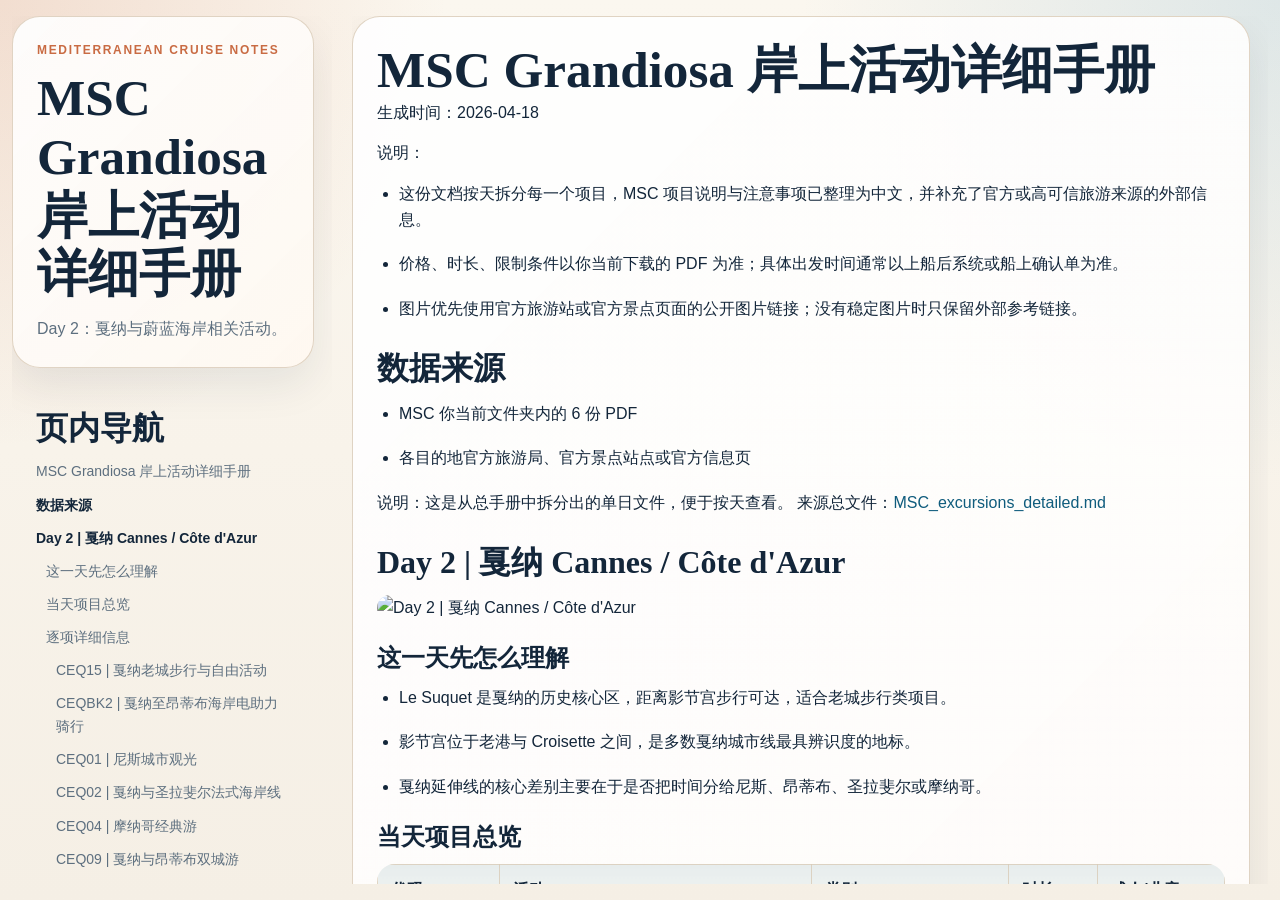
==== day2.html @ 650f5a7d "Keep only local navigation on content pages" ====
<!doctype html>
<html lang="zh-CN">
<head>
  <meta charset="utf-8">
  <meta name="viewport" content="width=device-width, initial-scale=1">
  <title>MSC Grandiosa 岸上活动详细手册</title>
  <link rel="stylesheet" href="assets/styles.css">
</head>
<body>
  <div class="shell shell-split">
    <aside class="nav-rail">
      <section class="topbar">
        <p class="eyebrow">Mediterranean Cruise Notes</p>
        <h1>MSC Grandiosa 岸上活动详细手册</h1>
        <p class="subtitle">Day 2：戛纳与蔚蓝海岸相关活动。</p>
      </section>
      
      <section class="sidebar-card">
        <h2>页内导航</h2>
        <div class="toc"><a class="toc-level-1" href="#msc-grandiosa-岸上活动详细手册">MSC Grandiosa 岸上活动详细手册</a>
<a class="toc-level-2" href="#数据来源">数据来源</a>
<a class="toc-level-2" href="#day-2-戛纳-cannes-côte-dazur">Day 2 | 戛纳 Cannes / Côte d&#x27;Azur</a>
<a class="toc-level-3" href="#这一天先怎么理解">这一天先怎么理解</a>
<a class="toc-level-3" href="#当天项目总览">当天项目总览</a>
<a class="toc-level-3" href="#逐项详细信息">逐项详细信息</a>
<a class="toc-level-4" href="#ceq15-戛纳老城步行与自由活动">CEQ15 | 戛纳老城步行与自由活动</a>
<a class="toc-level-4" href="#ceqbk2-戛纳至昂蒂布海岸电助力骑行">CEQBK2 | 戛纳至昂蒂布海岸电助力骑行</a>
<a class="toc-level-4" href="#ceq01-尼斯城市观光">CEQ01 | 尼斯城市观光</a>
<a class="toc-level-4" href="#ceq02-戛纳与圣拉斐尔法式海岸线">CEQ02 | 戛纳与圣拉斐尔法式海岸线</a>
<a class="toc-level-4" href="#ceq04-摩纳哥经典游">CEQ04 | 摩纳哥经典游</a>
<a class="toc-level-4" href="#ceq09-戛纳与昂蒂布双城游">CEQ09 | 戛纳与昂蒂布双城游</a>
<a class="toc-level-3" href="#这一天的外部研究链接">这一天的外部研究链接</a></div>
      </section>
    
    </aside>
    <main class="main-stage">
      <article class="content"><h1 id="msc-grandiosa-岸上活动详细手册">MSC Grandiosa 岸上活动详细手册</h1>
<p>生成时间：2026-04-18</p>
<p>说明：</p>
<ul>
<li>这份文档按天拆分每一个项目，MSC 项目说明与注意事项已整理为中文，并补充了官方或高可信旅游来源的外部信息。</li>
</ul>
<ul>
<li>价格、时长、限制条件以你当前下载的 PDF 为准；具体出发时间通常以上船后系统或船上确认单为准。</li>
</ul>
<ul>
<li>图片优先使用官方旅游站或官方景点页面的公开图片链接；没有稳定图片时只保留外部参考链接。</li>
</ul>
<h2 id="数据来源">数据来源</h2>
<ul>
<li>MSC 你当前文件夹内的 6 份 PDF</li>
</ul>
<ul>
<li>各目的地官方旅游局、官方景点站点或官方信息页</li>
</ul>
<p>说明：这是从总手册中拆分出的单日文件，便于按天查看。 来源总文件：<a href="#">MSC_excursions_detailed.md</a></p>
<h2 id="day-2-戛纳-cannes-côte-dazur">Day 2 | 戛纳 Cannes / Côte d&#x27;Azur</h2>
<figure class="hero-image"><img src="https://www.cannes-france.com/app/uploads/cannes-tourisme/2022/05/thumbs/rotonde-lerinspalaisdesfestivals-com--640x640.jpg" alt="Day 2 | 戛纳 Cannes / Côte d&#x27;Azur"></figure>
<h3 id="这一天先怎么理解">这一天先怎么理解</h3>
<ul>
<li>Le Suquet 是戛纳的历史核心区，距离影节宫步行可达，适合老城步行类项目。</li>
</ul>
<ul>
<li>影节宫位于老港与 Croisette 之间，是多数戛纳城市线最具辨识度的地标。</li>
</ul>
<ul>
<li>戛纳延伸线的核心差别主要在于是否把时间分给尼斯、昂蒂布、圣拉斐尔或摩纳哥。</li>
</ul>
<h3 id="当天项目总览">当天项目总览</h3>
<div class="table-wrap"><table>
<thead><tr><th>代码</th><th>活动</th><th>类别</th><th>时长</th><th>成人/儿童</th></tr></thead>
<tbody>
<tr><td>CEQ15</td><td>戛纳老城步行与自由活动</td><td>MSC Protectours</td><td>3.00h</td><td>€48 / €28</td></tr>
<tr><td>CEQBK2</td><td>戛纳至昂蒂布海岸电助力骑行</td><td>未标注</td><td>5.00h</td><td>€85 / €63</td></tr>
<tr><td>CEQ01</td><td>尼斯城市观光</td><td>城市观光</td><td>6.00h</td><td>€76 / €50</td></tr>
<tr><td>CEQ02</td><td>戛纳与圣拉斐尔法式海岸线</td><td>城市观光</td><td>5.50h</td><td>€70 / €48</td></tr>
<tr><td>CEQ04</td><td>摩纳哥经典游</td><td>城市观光</td><td>6.00h</td><td>€96 / €68</td></tr>
<tr><td>CEQ09</td><td>戛纳与昂蒂布双城游</td><td>城市观光</td><td>6.00h</td><td>€73 / €52</td></tr>
</tbody></table></div>
<h3 id="逐项详细信息">逐项详细信息</h3>
<h4 id="ceq15-戛纳老城步行与自由活动">CEQ15 | 戛纳老城步行与自由活动</h4>
<ul>
<li>德文原题：<code>PROTECTOURS: LASSEN SIE SICH VOM FILMREIFEN CHARME VON CANNES VERFÜHREN</code></li>
</ul>
<ul>
<li>类别：MSC Protectours</li>
</ul>
<ul>
<li>时长：3.00h</li>
</ul>
<ul>
<li>价格：成人 €48；儿童 €28</li>
</ul>
<ul>
<li>最低成团人数：25</li>
</ul>
<ul>
<li>标签：自由活动 / 步行较多 / 适合拍照 / 宗教场所</li>
</ul>
<ul>
<li>中文速读：通常有自由活动时间。</li>
</ul>
<ul>
<li>MSC 中文说明：这是一条约 3 小时的戛纳城市步行线。项目先从码头步行前往老城区 Le Suquet，然后进行约 75 分钟的导览步行，途中会看到戛纳湾和莱兰群岛的观景点、圣母希望教堂、Forville 市场以及举办电影节的影节宫。之后会留出约 1 小时 15 分钟自由活动时间，你可以自行继续逛街、休息或拍照，最后可选择跟随导游步行回港，或者留在城里继续活动。</li>
</ul>
<ul>
<li>注意事项翻译：全程主要靠步行完成，不适合行动不便者或轮椅使用者。景点多为外观参观。</li>
</ul>
<ul>
<li>外部补充参考：</li>
<ul>
<li><a href="https://en.cannes-france.com/discover-visit/disctricts/the-croisette/mythical-palais-des-festivals/">Cannes 影节宫官方介绍</a></li>
</ul>
<ul>
<li><a href="https://www.lesuquetcannes.fr/en/le-suquet/">Le Suquet 官方页</a></li>
</ul>
</ul>
<h4 id="ceqbk2-戛纳至昂蒂布海岸电助力骑行">CEQBK2 | 戛纳至昂蒂布海岸电助力骑行</h4>
<ul>
<li>德文原题：<code>ENTDECKEN SIE CANNES BEI EINEM ABENTEUER MIT DEM E-BIKE</code></li>
</ul>
<ul>
<li>类别：未标注</li>
</ul>
<ul>
<li>时长：5.00h</li>
</ul>
<ul>
<li>价格：成人 €85；儿童 €63</li>
</ul>
<ul>
<li>最低成团人数：2</li>
</ul>
<ul>
<li>标签：自由活动 / 骑行 / 适合拍照 / 宗教场所</li>
</ul>
<ul>
<li>中文速读：以电助力骑行为主；通常有自由活动时间。</li>
</ul>
<ul>
<li>MSC 中文说明：这是一条约 5 小时的电助力自行车路线，从戛纳港出发，先上坡到圣母希望教堂俯瞰城市与海岸，然后骑行穿过老城区 Le Suquet 和 Forville 市场，再沿海岸向昂蒂布方向前进。线路把历史街区、市场氛围和地中海海景结合在一起，整体偏体验型。</li>
</ul>
<ul>
<li>注意事项翻译：最低年龄 9 岁。全程约 41 公里，累计爬升约 300 米。参加前需要签署免责文件；未签不能参加。达到规定身高的孩子可骑成人车，较小儿童通常需要使用拖挂或其他辅助安排。</li>
</ul>
<ul>
<li>外部补充参考：</li>
<ul>
<li><a href="https://en.cannes-france.com/discover-visit/disctricts/the-croisette/mythical-palais-des-festivals/">Cannes 影节宫官方介绍</a></li>
</ul>
<ul>
<li><a href="https://www.lesuquetcannes.fr/en/le-suquet/">Le Suquet 官方页</a></li>
</ul>
<ul>
<li><a href="https://www.antibesjuanlespins.com/">Antibes 官方旅游站</a></li>
</ul>
</ul>
<h4 id="ceq01-尼斯城市观光">CEQ01 | 尼斯城市观光</h4>
<ul>
<li>德文原题：<code>ENTDECKEN SIE NIZZA, DIE ELEGANTE STADT AN DER CÔTE D&#x27;AZUR</code></li>
</ul>
<ul>
<li>类别：城市观光</li>
</ul>
<ul>
<li>时长：6.00h</li>
</ul>
<ul>
<li>价格：成人 €76；儿童 €50</li>
</ul>
<ul>
<li>最低成团人数：25</li>
</ul>
<ul>
<li>标签：自由活动 / 步行较多</li>
</ul>
<ul>
<li>中文速读：通常有自由活动时间；主要是尼斯城市线。</li>
</ul>
<ul>
<li>MSC 中文说明：这条约 6 小时的线路从戛纳前往尼斯。抵达后会步行进入尼斯老城，并留出较充裕的自由活动时间，你可以自行去看英国人散步大道、尼斯老城、Negresco 酒店一带的城市景观，也可以找咖啡馆休息。整体更像“接送加自由活动”的经典城市线。</li>
</ul>
<ul>
<li>注意事项翻译：从巴士停车点走到老城需要较长步行。带婴儿但没有独立儿童座椅的旅客，需要签署免责文件后才能让孩子坐在腿上。</li>
</ul>
<ul>
<li>外部补充参考：</li>
<ul>
<li><a href="https://en.cannes-france.com/discover-visit/disctricts/the-croisette/mythical-palais-des-festivals/">Cannes 影节宫官方介绍</a></li>
</ul>
<ul>
<li><a href="https://www.lesuquetcannes.fr/en/le-suquet/">Le Suquet 官方页</a></li>
</ul>
<ul>
<li><a href="https://www.explorenicecotedazur.com/en/info/muse-en/">Nice 官方旅游站</a></li>
</ul>
</ul>
<h4 id="ceq02-戛纳与圣拉斐尔法式海岸线">CEQ02 | 戛纳与圣拉斐尔法式海岸线</h4>
<ul>
<li>德文原题：<code>DAS BESTE DER FRANZÖSISCHEN RIVIERA IN CANNES UND SAINT-RAPHAËL</code></li>
</ul>
<ul>
<li>类别：城市观光</li>
</ul>
<ul>
<li>时长：5.50h</li>
</ul>
<ul>
<li>价格：成人 €70；儿童 €48</li>
</ul>
<ul>
<li>最低成团人数：0</li>
</ul>
<ul>
<li>标签：自由活动 / 适合拍照</li>
</ul>
<ul>
<li>中文速读：通常有自由活动时间。</li>
</ul>
<ul>
<li>MSC 中文说明：这条约 5.5 小时的线路会把时间分给戛纳和圣拉斐尔。你会先在戛纳停留一段时间，自由逛街或散步，然后乘巴士前往圣拉斐尔，在那里也会有导览和自由活动时间。回程会沿风景很好的 Corniche d&#x27;Or 海岸公路返回。</li>
</ul>
<ul>
<li>注意事项翻译：不适合轮椅旅客。带婴儿但没有独立儿童座椅的旅客，需要签署免责文件后才能让孩子坐在腿上。</li>
</ul>
<ul>
<li>外部补充参考：</li>
<ul>
<li><a href="https://en.cannes-france.com/discover-visit/disctricts/the-croisette/mythical-palais-des-festivals/">Cannes 影节宫官方介绍</a></li>
</ul>
<ul>
<li><a href="https://www.lesuquetcannes.fr/en/le-suquet/">Le Suquet 官方页</a></li>
</ul>
<ul>
<li><a href="https://www.saint-raphael.com/en/">Saint-Raphaël 官方旅游局</a></li>
</ul>
</ul>
<h4 id="ceq04-摩纳哥经典游">CEQ04 | 摩纳哥经典游</h4>
<ul>
<li>德文原题：<code>ERLEBEN SIE PRUNK UND EXTRAVAGANZ IN MONACO</code></li>
</ul>
<ul>
<li>类别：城市观光</li>
</ul>
<ul>
<li>时长：6.00h</li>
</ul>
<ul>
<li>价格：成人 €96；儿童 €68</li>
</ul>
<ul>
<li>最低成团人数：25</li>
</ul>
<ul>
<li>标签：含午餐 / 自由活动 / 宗教场所</li>
</ul>
<ul>
<li>中文速读：含午餐；通常有自由活动时间；重点是摩纳哥老城与蒙特卡洛氛围。</li>
</ul>
<ul>
<li>MSC 中文说明：这条约 6 小时的线路前往摩纳哥。抵达后会进行导览，经过海洋博物馆、摩纳哥大教堂和亲王宫，再前往蒙特卡洛区域，感受豪华酒店、大奖赛赛道和赌场周边的氛围。之后会有一段自由活动时间，可以自行拍照、逛街或感受摩纳哥老城和蒙特卡洛的气氛。</li>
</ul>
<ul>
<li>注意事项翻译：行程中不包含进入赌场或在赌场停留。对行动不便者不太友好。可选午餐不含在团费内。该团在每年 4 月中旬到 5 月底之间不提供。带婴儿但没有独立儿童座椅的旅客，需要签署免责文件。</li>
</ul>
<ul>
<li>外部补充参考：</li>
<ul>
<li><a href="https://en.cannes-france.com/discover-visit/disctricts/the-croisette/mythical-palais-des-festivals/">Cannes 影节宫官方介绍</a></li>
</ul>
<ul>
<li><a href="https://www.lesuquetcannes.fr/en/le-suquet/">Le Suquet 官方页</a></li>
</ul>
<ul>
<li><a href="https://www.visitmonaco.com/en/">Monaco 官方旅游局</a></li>
</ul>
</ul>
<h4 id="ceq09-戛纳与昂蒂布双城游">CEQ09 | 戛纳与昂蒂布双城游</h4>
<ul>
<li>德文原题：<code>CANNES UND ANTIBES: GLAMOUR-ORTE AN DER CÔTE D&#x27;AZUR</code></li>
</ul>
<ul>
<li>类别：城市观光</li>
</ul>
<ul>
<li>时长：6.00h</li>
</ul>
<ul>
<li>价格：成人 €73；儿童 €52</li>
</ul>
<ul>
<li>最低成团人数：25</li>
</ul>
<ul>
<li>标签：自由活动 / 步行较多 / 宗教场所</li>
</ul>
<ul>
<li>中文速读：通常有自由活动时间。</li>
</ul>
<ul>
<li>MSC 中文说明：这条约 6 小时的线路会先去昂蒂布，再回到戛纳。昂蒂布段以自由活动为主，你可以在城墙、老城、教堂和海边一带自行探索；返回戛纳后会继续参观当地主要地标。整体适合想在同一天看两个蔚蓝海岸城市的人。</li>
</ul>
<ul>
<li>注意事项翻译：景点主要是外观参观。行程带有中等强度步行，行动不便者需要自行评估体力。结束时你可以选择跟导游步行回船，或留在城里继续活动后自行返回。</li>
</ul>
<ul>
<li>外部补充参考：</li>
<ul>
<li><a href="https://en.cannes-france.com/discover-visit/disctricts/the-croisette/mythical-palais-des-festivals/">Cannes 影节宫官方介绍</a></li>
</ul>
<ul>
<li><a href="https://www.lesuquetcannes.fr/en/le-suquet/">Le Suquet 官方页</a></li>
</ul>
<ul>
<li><a href="https://www.antibesjuanlespins.com/">Antibes 官方旅游站</a></li>
</ul>
</ul>
<h3 id="这一天的外部研究链接">这一天的外部研究链接</h3>
<ul>
<li><a href="https://www.lesuquetcannes.fr/en/le-suquet/">Le Suquet 官方介绍</a></li>
</ul>
<ul>
<li><a href="https://en.cannes-france.com/discover-visit/disctricts/the-croisette/mythical-palais-des-festivals/">Cannes Tourism: Palais des Festivals</a></li>
</ul>
<ul>
<li><a href="https://www.explorenicecotedazur.com/en/info/muse-en/">Explore Nice Côte d’Azur 官方站</a></li>
</ul>
<ul>
<li><a href="https://www.visitmonaco.com/en/">Monaco 官方旅游局</a></li>
</ul>
<ul>
<li><a href="https://www.antibesjuanlespins.com/">Antibes Juan-les-Pins 官方站</a></li>
</ul>
<ul>
<li><a href="https://www.saint-raphael.com/en/">Saint-Raphaël 官方旅游局</a></li>
</ul></article>
    </main>
  </div>
  
</body>
</html>
---- assets/styles.css ----
:root {
  --bg: #f5efe5;
  --paper: #fffdf9;
  --ink: #13263a;
  --muted: #5d6f7f;
  --line: #d9cbb7;
  --sea: #0f5c7d;
  --sky: #6da7c8;
  --sand: #e8d5b5;
  --sun: #c96b43;
  --card: #fff9f2;
  --shadow: 0 18px 40px rgba(19, 38, 58, 0.08);
}
* { box-sizing: border-box; }
html { scroll-behavior: smooth; height: 100%; }
body {
  min-height: 100%;
  margin: 0;
  background:
    radial-gradient(circle at top left, rgba(201,107,67,.18), transparent 28rem),
    radial-gradient(circle at top right, rgba(109,167,200,.2), transparent 30rem),
    linear-gradient(180deg, #fbf7ef 0%, var(--bg) 100%);
  color: var(--ink);
  font: 16px/1.65 "Avenir Next", "PingFang SC", "Hiragino Sans GB", "Noto Sans CJK SC", sans-serif;
  overflow: hidden;
}
body.home-page { overflow: auto; }
a { color: var(--sea); text-decoration: none; }
a:hover { text-decoration: underline; }
.shell {
  width: min(1240px, calc(100% - 32px));
  margin: 0 auto;
  padding: 28px 0 56px;
}
.shell-split {
  width: min(1440px, calc(100% - 24px));
  height: 100vh;
  margin: 0 auto;
  padding: 16px 0;
  display: grid;
  grid-template-columns: 320px minmax(0, 1fr);
  gap: 20px;
}
.topbar, .home-hero, .lead-panel, .content, .vote-panel, .results-panel .sidebar-card, .info-panel, .feature-card, .card {
  background:
    linear-gradient(135deg, rgba(255,255,255,.92), rgba(255,249,242,.95)),
    linear-gradient(135deg, rgba(15,92,125,.05), rgba(201,107,67,.05));
  border: 1px solid rgba(217,203,183,.82);
  box-shadow: var(--shadow);
}
.topbar, .home-hero, .lead-panel, .content, .vote-panel, .sidebar-card, .info-panel, .feature-card, .card {
  border-radius: 28px;
}
.topbar, .home-hero, .content, .vote-panel, .sidebar-card, .info-panel, .feature-card, .card { padding: 24px; }
.home-hero { padding: 46px 34px; }
.lead-panel { padding: 30px; }
.nav-rail, .main-stage {
  min-height: 0;
  overflow-y: auto;
  padding-right: 8px;
  scrollbar-gutter: stable;
}
.nav-rail {
  display: grid;
  gap: 18px;
  align-content: start;
}
.main-stage {
  display: grid;
  gap: 24px;
  align-content: start;
}
.eyebrow {
  margin: 0 0 8px;
  text-transform: uppercase;
  letter-spacing: .14em;
  font-size: 12px;
  color: var(--sun);
  font-weight: 700;
}
h1, h2, h3, h4 { font-family: "Georgia", "Songti SC", serif; line-height: 1.15; }
h1 { margin: 0; font-size: clamp(34px, 4vw, 58px); }
.subtitle { margin: 12px 0 0; color: var(--muted); max-width: 760px; }
.site-nav-card h2, .sidebar-card h2 { margin-top: 0; }
.toc { display: flex; flex-direction: column; gap: 10px; }
.toc a { color: var(--muted); font-size: 14px; }
.toc-level-2 { font-weight: 700; color: var(--ink) !important; }
.toc-level-3 { padding-left: 10px; }
.toc-level-4 { padding-left: 20px; }
.content { overflow: visible; }
.content [id] { scroll-margin-top: 24px; }
.hero-image { margin: 10px 0 20px; border-radius: 22px; overflow: hidden; }
.hero-image img { display: block; width: 100%; height: auto; }
p { margin: 0 0 14px; }
ul, ol { margin: 0 0 18px 22px; padding: 0; }
li { margin: 6px 0; }
code {
  background: rgba(19,38,58,.06);
  border: 1px solid rgba(19,38,58,.08);
  border-radius: 8px;
  padding: .14em .42em;
  font-size: .92em;
}
h2 { margin: 28px 0 14px; font-size: 32px; }
h3 { margin: 24px 0 12px; font-size: 24px; }
h4 { margin: 22px 0 12px; font-size: 20px; color: var(--sea); }
.table-wrap { overflow-x: auto; margin: 0 0 22px; }
table {
  width: 100%;
  border-collapse: collapse;
  min-width: 720px;
  background: var(--paper);
  border-radius: 18px;
  overflow: hidden;
}
th, td { border: 1px solid rgba(217,203,183,.8); padding: 12px 13px; vertical-align: top; }
th { background: linear-gradient(180deg, rgba(15,92,125,.1), rgba(109,167,200,.08)); text-align: left; color: var(--ink); }
tbody tr:nth-child(even) td { background: rgba(232,213,181,.12); }
.deck { display: grid; gap: 16px; }
.section-head { margin-bottom: 0; }
.section-head h2 { margin: 2px 0 0; }
.card-grid, .feature-grid {
  display: grid;
  grid-template-columns: repeat(auto-fit, minmax(220px, 1fr));
  gap: 16px;
}
.card, .feature-card {
  display: block;
  color: var(--ink);
  min-height: 170px;
}
.card:hover { transform: translateY(-2px); text-decoration: none; }
.card-kicker { margin: 0 0 10px; font-size: 12px; letter-spacing: .12em; color: var(--sun); text-transform: uppercase; }
.card h3, .feature-card h3 { margin: 0 0 10px; font-size: 24px; }
.hero-actions { display: flex; flex-wrap: wrap; gap: 12px; margin-top: 20px; }
.primary-btn, .secondary-btn {
  padding: 12px 18px;
  border-radius: 999px;
  border: 1px solid transparent;
  font-weight: 600;
  cursor: pointer;
}
.primary-btn { background: var(--sea); color: white; }
.secondary-btn { background: transparent; border-color: rgba(15,92,125,.3); color: var(--sea); }
.primary-btn:hover, .secondary-btn:hover { text-decoration: none; }
.intro-content { display: grid; gap: 24px; }
.step-list li { margin-bottom: 10px; }
.vote-layout { display: grid; grid-template-columns: minmax(0, 1.5fr) minmax(320px, 1fr); gap: 24px; align-items: start; }
.results-panel { position: sticky; top: 0; }
.vote-form { display: grid; gap: 18px; }
.field { display: grid; gap: 8px; }
.field span { font-weight: 600; color: var(--ink); }
input, select {
  width: 100%;
  border-radius: 14px;
  border: 1px solid rgba(19,38,58,.16);
  background: rgba(255,255,255,.94);
  padding: 12px 14px;
  font: inherit;
  color: var(--ink);
}
.day-vote-card, .result-day-card {
  border: 1px solid rgba(217,203,183,.8);
  background: rgba(255,255,255,.82);
  border-radius: 22px;
  padding: 18px;
  margin-top: 16px;
}
.day-vote-card h3, .result-day-card h3 { margin-top: 0; }
.rank-grid { display: grid; grid-template-columns: repeat(3, minmax(0, 1fr)); gap: 14px; }
.vote-actions { display: flex; flex-wrap: wrap; gap: 12px; margin-top: 8px; }
.small-note { color: var(--muted); font-size: 14px; }
.vote-summary { padding: 0 0 8px; }
.home-page .home-hero { padding: 56px 40px; }
.home-page .deck {
  display: block;
  margin-top: 32px;
}
.home-page .section-head { margin-bottom: 18px; }
.home-page .card-grid {
  grid-template-columns: repeat(auto-fit, minmax(250px, 1fr));
  gap: 20px;
}
.home-page .card { min-height: 190px; padding: 28px; }
.home-page .info-panel { padding: 26px; }
::-webkit-scrollbar { width: 10px; height: 10px; }
::-webkit-scrollbar-thumb {
  background: rgba(15,92,125,.22);
  border-radius: 999px;
  border: 2px solid rgba(255,255,255,.7);
}
::-webkit-scrollbar-track { background: transparent; }
@media (max-width: 980px) {
  .vote-layout { grid-template-columns: 1fr; }
  .results-panel { position: static; }
}
@media (max-width: 760px) {
  body { overflow: auto; }
  .shell-split {
    width: min(100% - 20px, 100%);
    height: auto;
    grid-template-columns: 1fr;
    gap: 18px;
    padding: 18px 0 28px;
  }
  .nav-rail, .main-stage {
    overflow: visible;
    padding-right: 0;
  }
}
@media (max-width: 720px) {
  .rank-grid { grid-template-columns: 1fr; }
}
@media (max-width: 640px) {
  .shell { width: min(100% - 20px, 100%); }
  .topbar, .home-hero, .content, .vote-panel, .sidebar-card, .info-panel, .feature-card, .card, .lead-panel {
    padding: 18px;
    border-radius: 22px;
  }
  .home-page .home-hero { padding: 26px 22px; }
  .home-page .card { min-height: 0; padding: 20px; }
  h1 { font-size: 34px; }
  h2 { font-size: 28px; }
}
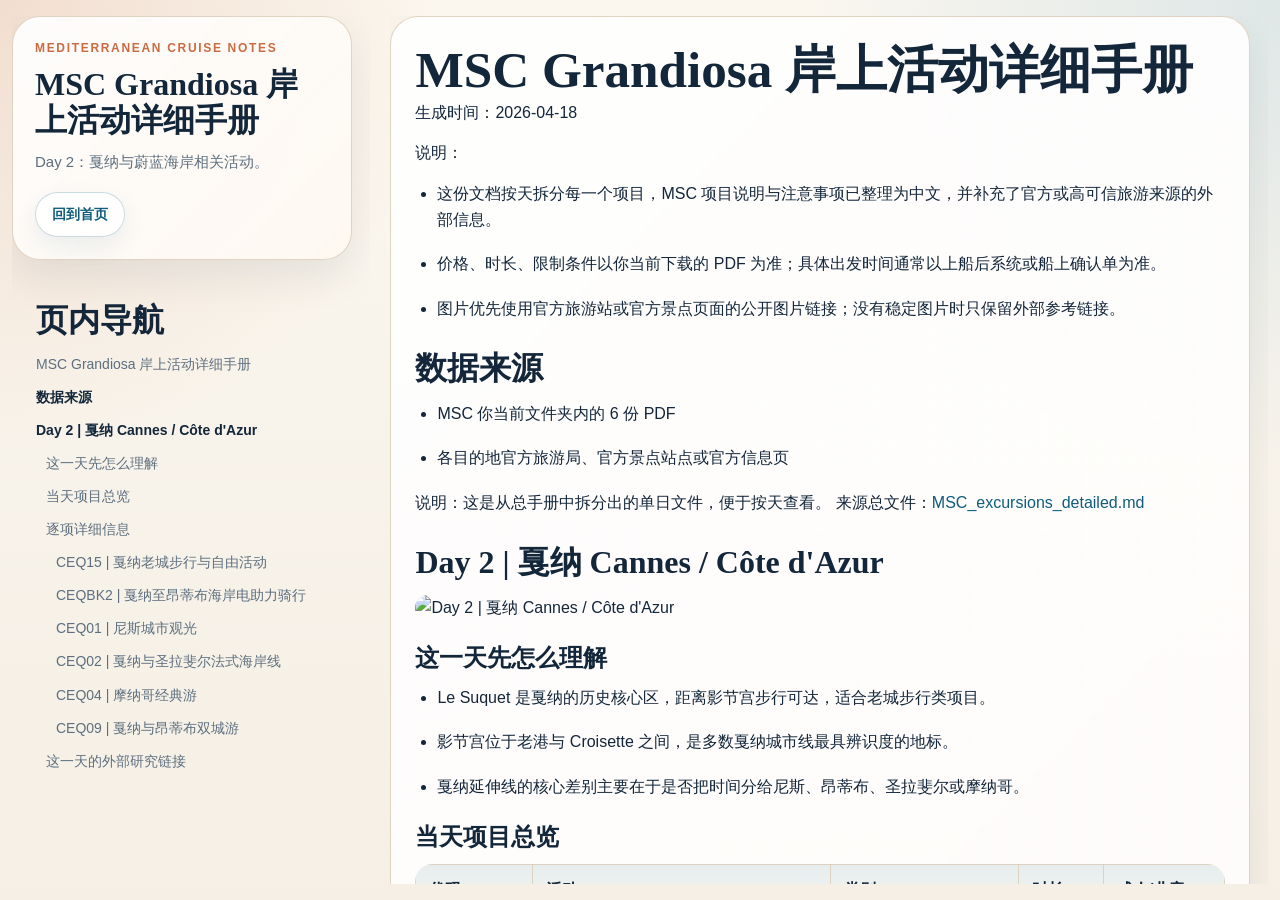
==== commit c7c551a2: "Add back-to-home button on content pages" ====
--- a/day2.html
+++ b/day2.html
@@ -13,6 +13,9 @@
         <p class="eyebrow">Mediterranean Cruise Notes</p>
         <h1>MSC Grandiosa 岸上活动详细手册</h1>
         <p class="subtitle">Day 2：戛纳与蔚蓝海岸相关活动。</p>
+        <div class="sidebar-actions">
+          <a class="home-btn" href="index.html">回到首页</a>
+        </div>
       </section>
       
       <section class="sidebar-card">
--- a/assets/styles.css
+++ b/assets/styles.css
@@ -38,7 +38,7 @@
   margin: 0 auto;
   padding: 16px 0;
   display: grid;
-  grid-template-columns: 320px minmax(0, 1fr);
+  grid-template-columns: minmax(280px, clamp(320px, 28vw, 420px)) minmax(0, 1fr);
   gap: 20px;
 }
 .topbar, .home-hero, .lead-panel, .content, .vote-panel, .results-panel .sidebar-card, .info-panel, .feature-card, .card {
@@ -64,6 +64,45 @@
   display: grid;
   gap: 18px;
   align-content: start;
+}
+.nav-rail .topbar {
+  padding: 22px;
+}
+.nav-rail .topbar h1 {
+  font-size: clamp(28px, 2.5vw, 42px);
+  line-height: 1.12;
+  overflow-wrap: anywhere;
+  word-break: break-word;
+}
+.nav-rail .topbar .subtitle {
+  max-width: none;
+  font-size: 15px;
+  line-height: 1.55;
+  overflow-wrap: anywhere;
+}
+.sidebar-actions {
+  margin-top: 18px;
+  display: flex;
+  flex-wrap: wrap;
+  gap: 10px;
+}
+.home-btn {
+  display: inline-flex;
+  align-items: center;
+  justify-content: center;
+  padding: 10px 16px;
+  border-radius: 999px;
+  border: 1px solid rgba(15,92,125,.22);
+  background: rgba(255,255,255,.82);
+  color: var(--sea);
+  font-weight: 600;
+  font-size: 14px;
+  box-shadow: 0 10px 24px rgba(15,92,125,.08);
+}
+.home-btn:hover {
+  background: var(--sea);
+  color: white;
+  text-decoration: none;
 }
 .main-stage {
   display: grid;
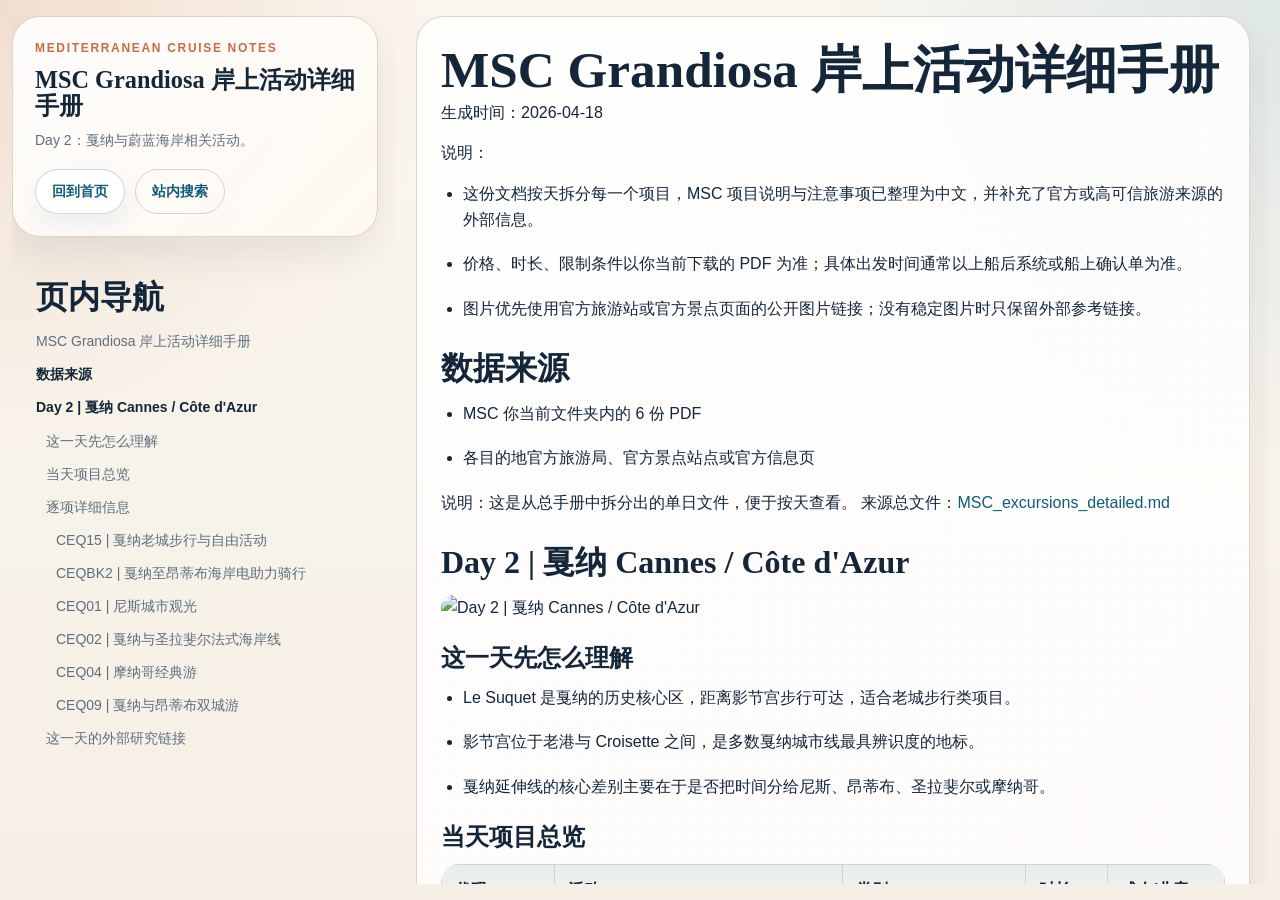
==== commit 704c4b6b: "Add client-side site search" ====
--- a/day2.html
+++ b/day2.html
@@ -15,6 +15,7 @@
         <p class="subtitle">Day 2：戛纳与蔚蓝海岸相关活动。</p>
         <div class="sidebar-actions">
           <a class="home-btn" href="index.html">回到首页</a>
+          <a class="home-btn ghost-btn" href="search.html">站内搜索</a>
         </div>
       </section>
       
--- a/assets/styles.css
+++ b/assets/styles.css
@@ -38,7 +38,7 @@
   margin: 0 auto;
   padding: 16px 0;
   display: grid;
-  grid-template-columns: minmax(280px, clamp(320px, 28vw, 420px)) minmax(0, 1fr);
+  grid-template-columns: minmax(320px, clamp(360px, 30vw, 460px)) minmax(0, 1fr);
   gap: 20px;
 }
 .topbar, .home-hero, .lead-panel, .content, .vote-panel, .results-panel .sidebar-card, .info-panel, .feature-card, .card {
@@ -69,15 +69,16 @@
   padding: 22px;
 }
 .nav-rail .topbar h1 {
-  font-size: clamp(28px, 2.5vw, 42px);
-  line-height: 1.12;
+  font-size: clamp(20px, 1.9vw, 34px);
+  line-height: 1.06;
   overflow-wrap: anywhere;
   word-break: break-word;
+  margin-bottom: 0;
 }
 .nav-rail .topbar .subtitle {
   max-width: none;
-  font-size: 15px;
-  line-height: 1.55;
+  font-size: 14px;
+  line-height: 1.5;
   overflow-wrap: anywhere;
 }
 .sidebar-actions {
@@ -103,6 +104,10 @@
   background: var(--sea);
   color: white;
   text-decoration: none;
+}
+.ghost-btn {
+  background: transparent;
+  box-shadow: none;
 }
 .main-stage {
   display: grid;
@@ -182,10 +187,39 @@
 .primary-btn { background: var(--sea); color: white; }
 .secondary-btn { background: transparent; border-color: rgba(15,92,125,.3); color: var(--sea); }
 .primary-btn:hover, .secondary-btn:hover { text-decoration: none; }
-.intro-content { display: grid; gap: 24px; }
 .step-list li { margin-bottom: 10px; }
 .vote-layout { display: grid; grid-template-columns: minmax(0, 1.5fr) minmax(320px, 1fr); gap: 24px; align-items: start; }
 .results-panel { position: sticky; top: 0; }
+.search-content { display: grid; gap: 20px; }
+.search-panel {
+  border: 1px solid rgba(217,203,183,.82);
+  background: rgba(255,255,255,.84);
+  border-radius: 24px;
+  padding: 22px;
+  box-shadow: var(--shadow);
+}
+.search-field input {
+  font-size: 18px;
+  padding: 14px 16px;
+}
+.search-results {
+  display: grid;
+  gap: 16px;
+}
+.search-result-card {
+  border: 1px solid rgba(217,203,183,.82);
+  background: rgba(255,255,255,.84);
+  border-radius: 24px;
+  padding: 22px;
+  box-shadow: var(--shadow);
+}
+.search-result-card h3 {
+  margin: 0 0 10px;
+  font-size: 24px;
+}
+.search-result-card .card-kicker {
+  margin-bottom: 8px;
+}
 .vote-form { display: grid; gap: 18px; }
 .field { display: grid; gap: 8px; }
 .field span { font-weight: 600; color: var(--ink); }
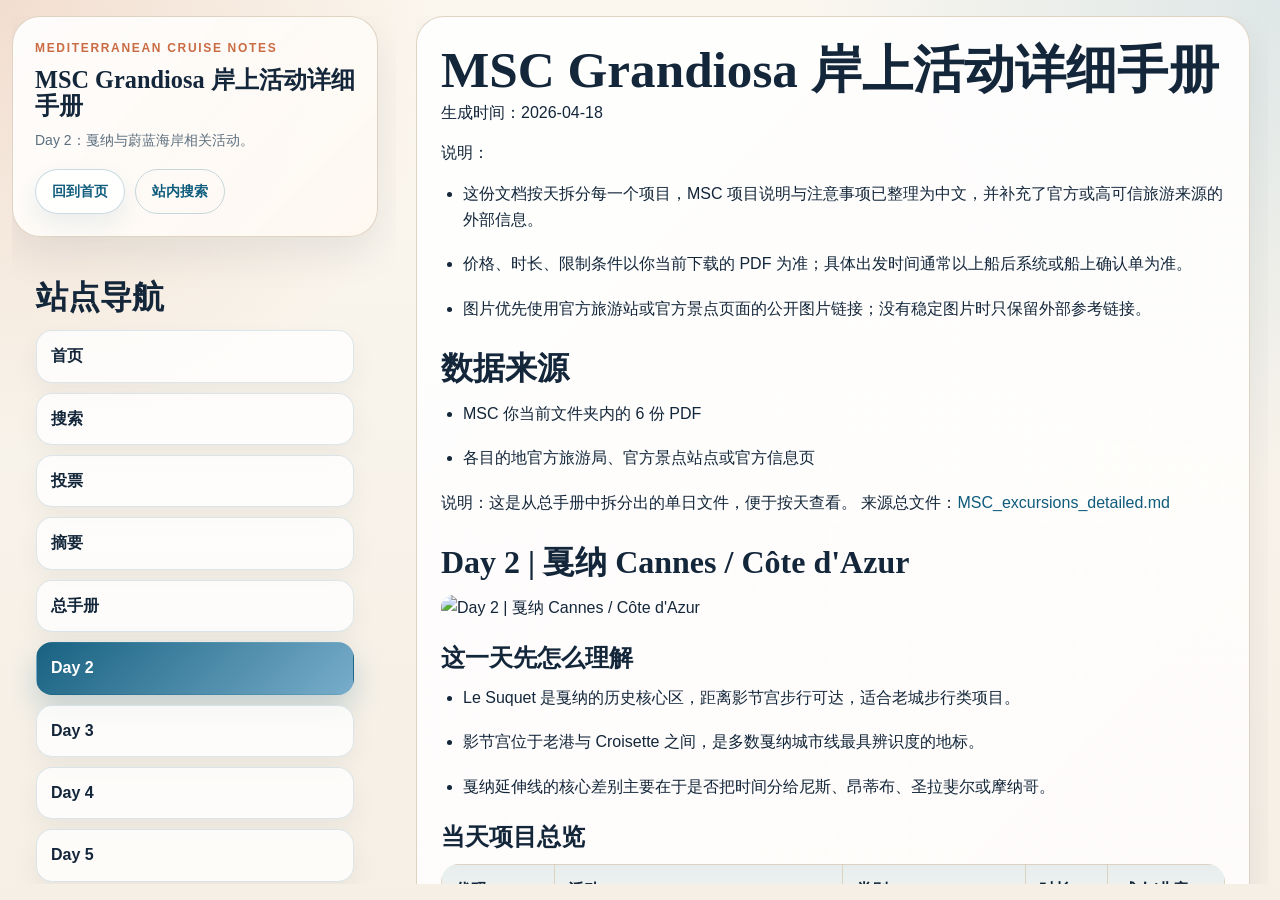
==== commit 33a41f98: "Improve mobile navigation with drawer menu" ====
--- a/day2.html
+++ b/day2.html
@@ -16,6 +16,22 @@
         <div class="sidebar-actions">
           <a class="home-btn" href="index.html">回到首页</a>
           <a class="home-btn ghost-btn" href="search.html">站内搜索</a>
+        </div>
+      </section>
+      <section class="sidebar-card site-nav-card">
+        <h2>站点导航</h2>
+        <div class="site-nav-list">
+          <a class="nav-pill" href="index.html">首页</a>
+<a class="nav-pill" href="search.html">搜索</a>
+<a class="nav-pill" href="vote.html">投票</a>
+<a class="nav-pill" href="report.html">摘要</a>
+<a class="nav-pill" href="detailed.html">总手册</a>
+<a class="nav-pill is-active" href="day2.html">Day 2</a>
+<a class="nav-pill" href="day3.html">Day 3</a>
+<a class="nav-pill" href="day4.html">Day 4</a>
+<a class="nav-pill" href="day5.html">Day 5</a>
+<a class="nav-pill" href="day6.html">Day 6</a>
+<a class="nav-pill" href="day7.html">Day 7</a>
         </div>
       </section>
       
@@ -339,6 +355,52 @@
 <li><a href="https://www.saint-raphael.com/en/">Saint-Raphaël 官方旅游局</a></li>
 </ul></article>
     </main>
+    
+      <details class="mobile-toc-drawer">
+        <summary>目录</summary>
+        <div class="mobile-toc-sheet">
+          <div class="mobile-toc-head">
+            <p class="eyebrow">On This Page</p>
+            <h2>MSC Grandiosa 岸上活动详细手册</h2>
+            <p class="small-note">Day 2：戛纳与蔚蓝海岸相关活动。</p>
+          </div>
+          <section class="mobile-toc-section">
+            <h3>页内导航</h3>
+            <div class="toc">
+              <a class="toc-level-1" href="#msc-grandiosa-岸上活动详细手册">MSC Grandiosa 岸上活动详细手册</a>
+<a class="toc-level-2" href="#数据来源">数据来源</a>
+<a class="toc-level-2" href="#day-2-戛纳-cannes-côte-dazur">Day 2 | 戛纳 Cannes / Côte d&#x27;Azur</a>
+<a class="toc-level-3" href="#这一天先怎么理解">这一天先怎么理解</a>
+<a class="toc-level-3" href="#当天项目总览">当天项目总览</a>
+<a class="toc-level-3" href="#逐项详细信息">逐项详细信息</a>
+<a class="toc-level-4" href="#ceq15-戛纳老城步行与自由活动">CEQ15 | 戛纳老城步行与自由活动</a>
+<a class="toc-level-4" href="#ceqbk2-戛纳至昂蒂布海岸电助力骑行">CEQBK2 | 戛纳至昂蒂布海岸电助力骑行</a>
+<a class="toc-level-4" href="#ceq01-尼斯城市观光">CEQ01 | 尼斯城市观光</a>
+<a class="toc-level-4" href="#ceq02-戛纳与圣拉斐尔法式海岸线">CEQ02 | 戛纳与圣拉斐尔法式海岸线</a>
+<a class="toc-level-4" href="#ceq04-摩纳哥经典游">CEQ04 | 摩纳哥经典游</a>
+<a class="toc-level-4" href="#ceq09-戛纳与昂蒂布双城游">CEQ09 | 戛纳与昂蒂布双城游</a>
+<a class="toc-level-3" href="#这一天的外部研究链接">这一天的外部研究链接</a>
+            </div>
+          </section>
+          <section class="mobile-toc-section">
+            <h3>站点页面</h3>
+            <div class="site-nav-list">
+              <a class="nav-pill" href="index.html">首页</a>
+<a class="nav-pill" href="search.html">搜索</a>
+<a class="nav-pill" href="vote.html">投票</a>
+<a class="nav-pill" href="report.html">摘要</a>
+<a class="nav-pill" href="detailed.html">总手册</a>
+<a class="nav-pill is-active" href="day2.html">Day 2</a>
+<a class="nav-pill" href="day3.html">Day 3</a>
+<a class="nav-pill" href="day4.html">Day 4</a>
+<a class="nav-pill" href="day5.html">Day 5</a>
+<a class="nav-pill" href="day6.html">Day 6</a>
+<a class="nav-pill" href="day7.html">Day 7</a>
+            </div>
+          </section>
+        </div>
+      </details>
+    
   </div>
   
 </body>
--- a/assets/styles.css
+++ b/assets/styles.css
@@ -126,11 +126,43 @@
 h1 { margin: 0; font-size: clamp(34px, 4vw, 58px); }
 .subtitle { margin: 12px 0 0; color: var(--muted); max-width: 760px; }
 .site-nav-card h2, .sidebar-card h2 { margin-top: 0; }
+.site-nav-list {
+  display: grid;
+  gap: 10px;
+}
+.nav-pill {
+  display: flex;
+  align-items: center;
+  justify-content: space-between;
+  gap: 12px;
+  min-height: 46px;
+  padding: 12px 14px;
+  border-radius: 16px;
+  border: 1px solid rgba(15,92,125,.14);
+  background: rgba(255,255,255,.78);
+  color: var(--ink);
+  font-weight: 600;
+  box-shadow: 0 10px 24px rgba(19,38,58,.05);
+  transition: transform .18s ease, background .18s ease, border-color .18s ease;
+}
+.nav-pill:hover {
+  text-decoration: none;
+  transform: translateY(-1px);
+  border-color: rgba(15,92,125,.28);
+  background: rgba(255,255,255,.92);
+}
+.nav-pill.is-active {
+  background: linear-gradient(135deg, rgba(15,92,125,.96), rgba(109,167,200,.92));
+  color: white;
+  border-color: transparent;
+  box-shadow: 0 14px 30px rgba(15,92,125,.22);
+}
 .toc { display: flex; flex-direction: column; gap: 10px; }
 .toc a { color: var(--muted); font-size: 14px; }
 .toc-level-2 { font-weight: 700; color: var(--ink) !important; }
 .toc-level-3 { padding-left: 10px; }
 .toc-level-4 { padding-left: 20px; }
+.mobile-toc-drawer { display: none; }
 .content { overflow: visible; }
 .content [id] { scroll-margin-top: 24px; }
 .hero-image { margin: 10px 0 20px; border-radius: 22px; overflow: hidden; }
@@ -280,6 +312,68 @@
     overflow: visible;
     padding-right: 0;
   }
+  .site-nav-card { display: none; }
+  .mobile-toc-drawer {
+    display: block;
+    position: fixed;
+    left: 12px;
+    right: 12px;
+    bottom: calc(12px + env(safe-area-inset-bottom, 0px));
+    z-index: 30;
+  }
+  .mobile-toc-drawer > summary {
+    list-style: none;
+    display: flex;
+    align-items: center;
+    justify-content: center;
+    min-height: 54px;
+    padding: 14px 18px;
+    border-radius: 999px;
+    background: linear-gradient(135deg, rgba(15,92,125,.96), rgba(109,167,200,.94));
+    color: white;
+    font-weight: 700;
+    letter-spacing: .04em;
+    box-shadow: 0 18px 40px rgba(15,92,125,.3);
+    cursor: pointer;
+  }
+  .mobile-toc-drawer > summary::-webkit-details-marker { display: none; }
+  .mobile-toc-sheet {
+    margin-top: 12px;
+    max-height: min(72vh, 620px);
+    overflow: auto;
+    padding: 18px;
+    border-radius: 26px;
+    border: 1px solid rgba(217,203,183,.9);
+    background:
+      linear-gradient(135deg, rgba(255,255,255,.96), rgba(255,249,242,.98)),
+      linear-gradient(135deg, rgba(15,92,125,.05), rgba(201,107,67,.05));
+    box-shadow: 0 24px 60px rgba(19,38,58,.18);
+  }
+  .mobile-toc-head h2,
+  .mobile-toc-section h3 {
+    margin-top: 0;
+  }
+  .mobile-toc-head h2 {
+    font-size: 26px;
+    margin-bottom: 8px;
+  }
+  .mobile-toc-section + .mobile-toc-section {
+    margin-top: 18px;
+    padding-top: 18px;
+    border-top: 1px solid rgba(217,203,183,.7);
+  }
+  .mobile-toc-section .toc {
+    gap: 8px;
+  }
+  .mobile-toc-section .toc a {
+    display: block;
+    padding: 10px 12px;
+    border-radius: 14px;
+    background: rgba(19,38,58,.04);
+  }
+  .main-stage {
+    padding-bottom: 92px;
+  }
 }
 @media (max-width: 720px) {
   .rank-grid { grid-template-columns: 1fr; }
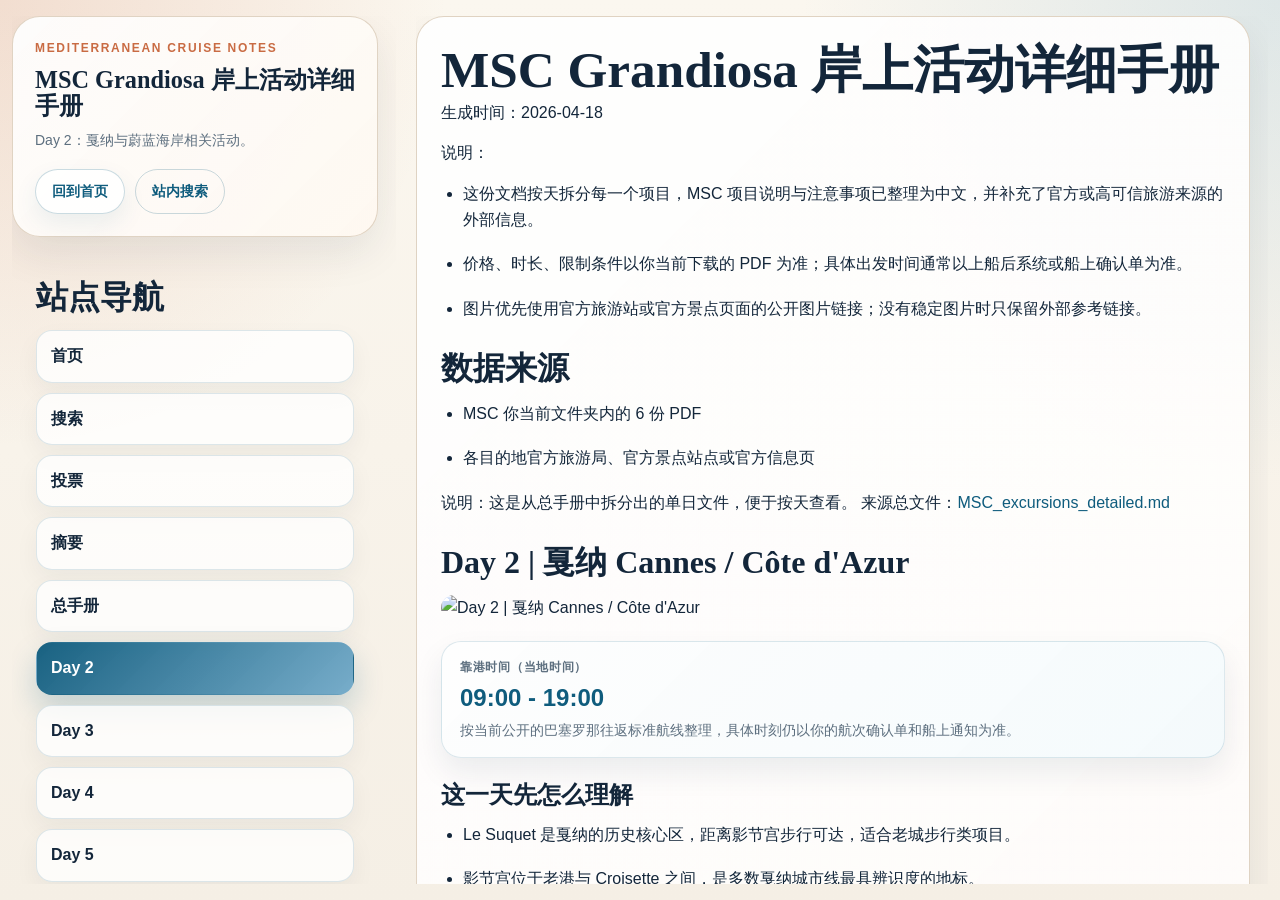
==== commit 07db4ed8: "Add port call windows to itinerary pages" ====
--- a/day2.html
+++ b/day2.html
@@ -54,6 +54,11 @@
     
     </aside>
     <main class="main-stage">
+      <header class="mobile-page-header">
+        <p class="eyebrow">Mediterranean Cruise Notes</p>
+        <h1>MSC Grandiosa 岸上活动详细手册</h1>
+        <p class="subtitle">Day 2：戛纳与蔚蓝海岸相关活动。</p>
+      </header>
       <article class="content"><h1 id="msc-grandiosa-岸上活动详细手册">MSC Grandiosa 岸上活动详细手册</h1>
 <p>生成时间：2026-04-18</p>
 <p>说明：</p>
@@ -76,6 +81,11 @@
 <p>说明：这是从总手册中拆分出的单日文件，便于按天查看。 来源总文件：<a href="#">MSC_excursions_detailed.md</a></p>
 <h2 id="day-2-戛纳-cannes-côte-dazur">Day 2 | 戛纳 Cannes / Côte d&#x27;Azur</h2>
 <figure class="hero-image"><img src="https://www.cannes-france.com/app/uploads/cannes-tourisme/2022/05/thumbs/rotonde-lerinspalaisdesfestivals-com--640x640.jpg" alt="Day 2 | 戛纳 Cannes / Côte d&#x27;Azur"></figure>
+<div class="port-window" role="note">
+<span class="port-window-label">靠港时间（当地时间）</span>
+<strong>09:00 - 19:00</strong>
+<span class="port-window-note">按当前公开的巴塞罗那往返标准航线整理，具体时刻仍以你的航次确认单和船上通知为准。</span>
+</div>
 <h3 id="这一天先怎么理解">这一天先怎么理解</h3>
 <ul>
 <li>Le Suquet 是戛纳的历史核心区，距离影节宫步行可达，适合老城步行类项目。</li>
@@ -403,5 +413,6 @@
     
   </div>
   
+  <script src="assets/mobile-tables.js" defer></script>
 </body>
 </html>
--- a/assets/styles.css
+++ b/assets/styles.css
@@ -10,6 +10,8 @@
   --sun: #c96b43;
   --card: #fff9f2;
   --shadow: 0 18px 40px rgba(19, 38, 58, 0.08);
+  --glass: rgba(255,255,255,.84);
+  --glass-strong: rgba(255,252,247,.94);
 }
 * { box-sizing: border-box; }
 html { scroll-behavior: smooth; height: 100%; }
@@ -113,6 +115,27 @@
   display: grid;
   gap: 24px;
   align-content: start;
+  min-width: 0;
+}
+.mobile-page-header {
+  display: none;
+  background:
+    linear-gradient(135deg, rgba(255,255,255,.94), rgba(255,249,242,.97)),
+    linear-gradient(135deg, rgba(15,92,125,.05), rgba(201,107,67,.05));
+  border: 1px solid rgba(217,203,183,.82);
+  border-radius: 24px;
+  box-shadow: var(--shadow);
+  padding: 18px 18px 16px;
+}
+.mobile-page-header h1 {
+  font-size: 28px;
+  line-height: 1.08;
+  margin-bottom: 0;
+}
+.mobile-page-header .subtitle {
+  max-width: none;
+  font-size: 14px;
+  line-height: 1.5;
 }
 .eyebrow {
   margin: 0 0 8px;
@@ -167,6 +190,35 @@
 .content [id] { scroll-margin-top: 24px; }
 .hero-image { margin: 10px 0 20px; border-radius: 22px; overflow: hidden; }
 .hero-image img { display: block; width: 100%; height: auto; }
+.port-window {
+  display: grid;
+  gap: 6px;
+  margin: 0 0 20px;
+  padding: 16px 18px;
+  border: 1px solid rgba(15,92,125,.14);
+  border-radius: 20px;
+  background:
+    linear-gradient(135deg, rgba(255,255,255,.96), rgba(244,250,252,.98)),
+    linear-gradient(135deg, rgba(15,92,125,.06), rgba(109,167,200,.08));
+  box-shadow: 0 14px 30px rgba(19,38,58,.08);
+}
+.port-window-label {
+  color: var(--muted);
+  font-size: 12px;
+  font-weight: 700;
+  letter-spacing: .06em;
+}
+.port-window strong {
+  color: var(--sea);
+  font-size: clamp(20px, 2vw, 24px);
+  line-height: 1.2;
+}
+.port-window-note {
+  color: var(--muted);
+  font-size: 14px;
+  line-height: 1.6;
+}
+.port-window.is-sea-day strong { color: var(--sun); }
 p { margin: 0 0 14px; }
 ul, ol { margin: 0 0 18px 22px; padding: 0; }
 li { margin: 6px 0; }
@@ -210,6 +262,9 @@
 .card h3, .feature-card h3 { margin: 0 0 10px; font-size: 24px; }
 .hero-actions { display: flex; flex-wrap: wrap; gap: 12px; margin-top: 20px; }
 .primary-btn, .secondary-btn {
+  display: inline-flex;
+  align-items: center;
+  justify-content: center;
   padding: 12px 18px;
   border-radius: 999px;
   border: 1px solid transparent;
@@ -302,59 +357,332 @@
 @media (max-width: 760px) {
   body { overflow: auto; }
   .shell-split {
-    width: min(100% - 20px, 100%);
+    width: min(100% - 16px, 100%);
     height: auto;
     grid-template-columns: 1fr;
-    gap: 18px;
-    padding: 18px 0 28px;
-  }
-  .nav-rail, .main-stage {
+    gap: 14px;
+    padding: calc(12px + env(safe-area-inset-top, 0px)) 0 calc(104px + env(safe-area-inset-bottom, 0px));
+  }
+  .nav-rail {
+    position: sticky;
+    top: calc(10px + env(safe-area-inset-top, 0px));
+    z-index: 30;
     overflow: visible;
     padding-right: 0;
-  }
-  .site-nav-card { display: none; }
+    gap: 0;
+  }
+  .nav-rail .topbar,
+  .nav-rail > .sidebar-card:not(.site-nav-card) {
+    display: none;
+  }
+  .nav-rail .site-nav-card {
+    padding: 10px;
+    border-radius: 22px;
+    border-color: rgba(217,203,183,.9);
+    background:
+      linear-gradient(135deg, rgba(255,255,255,.88), rgba(255,250,244,.96)),
+      linear-gradient(135deg, rgba(15,92,125,.08), rgba(201,107,67,.08));
+    box-shadow: 0 14px 36px rgba(19,38,58,.14);
+    backdrop-filter: blur(18px);
+    -webkit-backdrop-filter: blur(18px);
+  }
+  .nav-rail .site-nav-card h2 {
+    display: none;
+  }
+  .nav-rail .site-nav-list {
+    display: grid;
+    grid-auto-flow: column;
+    grid-auto-columns: max-content;
+    gap: 10px;
+    overflow-x: auto;
+    overscroll-behavior-x: contain;
+    padding: 1px 0 3px;
+    scrollbar-width: none;
+  }
+  .nav-rail .site-nav-list::-webkit-scrollbar {
+    display: none;
+  }
+  .nav-rail .nav-pill {
+    min-height: 40px;
+    padding: 10px 14px;
+    border-radius: 999px;
+    white-space: nowrap;
+    font-size: 14px;
+    box-shadow: none;
+    background: rgba(255,255,255,.88);
+    border-color: rgba(15,92,125,.12);
+  }
+  .nav-rail .nav-pill.is-active {
+    background: linear-gradient(135deg, rgba(15,92,125,.96), rgba(109,167,200,.92));
+    color: white;
+    border-color: transparent;
+    box-shadow: 0 12px 24px rgba(15,92,125,.18);
+  }
+  .main-stage {
+    overflow: visible;
+    padding-right: 0;
+    padding-top: 0;
+    gap: 16px;
+  }
+  .mobile-page-header {
+    display: block;
+    position: relative;
+    overflow: hidden;
+    padding: 22px 18px 18px;
+    border-radius: 28px;
+  }
+  .mobile-page-header::before {
+    content: "";
+    position: absolute;
+    right: -34px;
+    bottom: -70px;
+    width: 180px;
+    height: 180px;
+    background: radial-gradient(circle, rgba(109,167,200,.22), transparent 72%);
+    pointer-events: none;
+  }
+  .mobile-page-header h1 {
+    font-size: clamp(28px, 9vw, 38px);
+    max-width: 12ch;
+  }
+  .mobile-page-header .subtitle {
+    margin-top: 12px;
+    line-height: 1.55;
+  }
+  .content > h1:first-child {
+    display: none;
+  }
+  .content {
+    padding: 20px 18px 24px;
+    border-radius: 28px;
+  }
+  .content [id],
+  .vote-panel [id],
+  .results-panel [id] {
+    scroll-margin-top: 92px;
+  }
+  .content p,
+  .content li {
+    line-height: 1.72;
+  }
+  .hero-image {
+    margin: 12px -2px 22px;
+    border-radius: 24px;
+    box-shadow: 0 18px 40px rgba(19,38,58,.12);
+  }
+  .hero-image img {
+    width: 100%;
+    aspect-ratio: 16 / 10;
+    object-fit: cover;
+  }
+  .port-window {
+    margin-bottom: 22px;
+    padding: 15px 16px;
+    border-radius: 22px;
+  }
+  .port-window strong {
+    font-size: 21px;
+  }
+  .port-window-note {
+    font-size: 13px;
+  }
+  .table-wrap {
+    margin: 0 -4px 22px;
+    padding: 0 4px 4px;
+  }
+  table {
+    min-width: 620px;
+    border-radius: 20px;
+  }
+  th, td {
+    padding: 10px 12px;
+    font-size: 14px;
+  }
+  .table-wrap.is-cardified {
+    margin: 0 0 22px;
+    padding: 0;
+    overflow: visible;
+  }
+  .table-wrap.is-cardified table {
+    display: block;
+    min-width: 0;
+    border-collapse: separate;
+    background: transparent;
+  }
+  .table-wrap.is-cardified thead {
+    position: absolute;
+    width: 1px;
+    height: 1px;
+    padding: 0;
+    margin: -1px;
+    overflow: hidden;
+    clip: rect(0, 0, 0, 0);
+    white-space: nowrap;
+    border: 0;
+  }
+  .table-wrap.is-cardified tbody {
+    display: grid;
+    gap: 14px;
+  }
+  .table-wrap.is-cardified tbody tr {
+    display: grid;
+    gap: 10px;
+    padding: 16px;
+    border: 1px solid rgba(217,203,183,.88);
+    border-radius: 22px;
+    background:
+      linear-gradient(135deg, rgba(255,255,255,.96), rgba(255,249,242,.98)),
+      linear-gradient(135deg, rgba(15,92,125,.04), rgba(201,107,67,.05));
+    box-shadow: 0 14px 32px rgba(19,38,58,.1);
+  }
+  .table-wrap.is-cardified tbody td {
+    display: grid;
+    grid-template-columns: minmax(88px, 108px) minmax(0, 1fr);
+    gap: 12px;
+    align-items: start;
+    padding: 0;
+    border: 0;
+    background: transparent !important;
+    min-width: 0;
+  }
+  .table-wrap.is-cardified tbody td::before {
+    content: attr(data-label);
+    color: var(--muted);
+    font-size: 12px;
+    font-weight: 700;
+    letter-spacing: .04em;
+    line-height: 1.45;
+  }
+  .table-wrap.is-cardified tbody td:first-child {
+    color: var(--sea);
+    font-weight: 700;
+  }
+  input, select {
+    min-height: 48px;
+  }
+  .search-content {
+    gap: 16px;
+  }
+  .search-panel {
+    position: sticky;
+    top: calc(82px + env(safe-area-inset-top, 0px));
+    z-index: 15;
+    padding: 16px;
+    border-radius: 22px;
+    background:
+      linear-gradient(135deg, rgba(255,255,255,.94), rgba(255,250,244,.98)),
+      linear-gradient(135deg, rgba(15,92,125,.05), rgba(201,107,67,.06));
+    box-shadow: 0 18px 34px rgba(19,38,58,.12);
+  }
+  .search-field {
+    gap: 10px;
+  }
+  .search-field span {
+    font-size: 12px;
+    letter-spacing: .08em;
+    text-transform: uppercase;
+    color: var(--sun);
+  }
+  .search-field input {
+    font-size: 17px;
+    padding: 16px 18px;
+    border-radius: 18px;
+    border-color: rgba(15,92,125,.18);
+    box-shadow: inset 0 1px 0 rgba(255,255,255,.85);
+  }
+  .search-results {
+    gap: 12px;
+  }
+  .search-result-card {
+    padding: 18px;
+    border-radius: 22px;
+  }
+  .search-result-card h3 {
+    font-size: 20px;
+    line-height: 1.18;
+  }
+  .vote-layout {
+    gap: 16px;
+  }
+  .vote-panel,
+  .results-panel .sidebar-card {
+    padding: 18px;
+    border-radius: 26px;
+  }
+  .vote-form {
+    gap: 14px;
+  }
+  .day-vote-card,
+  .result-day-card {
+    padding: 16px;
+    border-radius: 20px;
+    margin-top: 14px;
+  }
+  .day-vote-card h3,
+  .result-day-card h3 {
+    font-size: 20px;
+    line-height: 1.2;
+  }
+  .vote-actions {
+    gap: 10px;
+    margin-top: 12px;
+  }
+  .primary-btn,
+  .secondary-btn {
+    min-height: 46px;
+  }
   .mobile-toc-drawer {
     display: block;
     position: fixed;
+    right: 12px;
+    bottom: calc(14px + env(safe-area-inset-bottom, 0px));
+    z-index: 40;
+  }
+  .mobile-toc-drawer > summary {
+    list-style: none;
+    display: inline-flex;
+    align-items: center;
+    justify-content: center;
+    min-height: 52px;
+    padding: 0 18px;
+    border-radius: 999px;
+    background:
+      linear-gradient(135deg, rgba(255,255,255,.9), rgba(255,249,242,.98)),
+      linear-gradient(135deg, rgba(15,92,125,.12), rgba(201,107,67,.12));
+    color: var(--ink);
+    font-weight: 800;
+    letter-spacing: .04em;
+    border: 1px solid rgba(15,92,125,.14);
+    box-shadow: 0 18px 34px rgba(19,38,58,.18);
+    backdrop-filter: blur(18px);
+    -webkit-backdrop-filter: blur(18px);
+    cursor: pointer;
+  }
+  .mobile-toc-drawer > summary::-webkit-details-marker { display: none; }
+  .mobile-toc-sheet {
+    position: fixed;
     left: 12px;
     right: 12px;
-    bottom: calc(12px + env(safe-area-inset-bottom, 0px));
-    z-index: 30;
-  }
-  .mobile-toc-drawer > summary {
-    list-style: none;
-    display: flex;
-    align-items: center;
-    justify-content: center;
-    min-height: 54px;
-    padding: 14px 18px;
-    border-radius: 999px;
-    background: linear-gradient(135deg, rgba(15,92,125,.96), rgba(109,167,200,.94));
-    color: white;
-    font-weight: 700;
-    letter-spacing: .04em;
-    box-shadow: 0 18px 40px rgba(15,92,125,.3);
-    cursor: pointer;
-  }
-  .mobile-toc-drawer > summary::-webkit-details-marker { display: none; }
-  .mobile-toc-sheet {
-    margin-top: 12px;
-    max-height: min(72vh, 620px);
+    bottom: calc(76px + env(safe-area-inset-bottom, 0px));
+    top: auto;
+    max-height: min(68vh, 620px);
     overflow: auto;
     padding: 18px;
-    border-radius: 26px;
+    border-radius: 28px;
     border: 1px solid rgba(217,203,183,.9);
     background:
       linear-gradient(135deg, rgba(255,255,255,.96), rgba(255,249,242,.98)),
       linear-gradient(135deg, rgba(15,92,125,.05), rgba(201,107,67,.05));
     box-shadow: 0 24px 60px rgba(19,38,58,.18);
+    backdrop-filter: blur(18px);
+    -webkit-backdrop-filter: blur(18px);
   }
   .mobile-toc-head h2,
   .mobile-toc-section h3 {
     margin-top: 0;
   }
   .mobile-toc-head h2 {
-    font-size: 26px;
+    font-size: 24px;
     margin-bottom: 8px;
   }
   .mobile-toc-section + .mobile-toc-section {
@@ -367,24 +695,33 @@
   }
   .mobile-toc-section .toc a {
     display: block;
-    padding: 10px 12px;
-    border-radius: 14px;
-    background: rgba(19,38,58,.04);
-  }
-  .main-stage {
-    padding-bottom: 92px;
+    padding: 12px 14px;
+    border-radius: 16px;
+    background: rgba(19,38,58,.05);
+  }
+  .mobile-toc-section:last-child {
+    display: none;
   }
 }
 @media (max-width: 720px) {
   .rank-grid { grid-template-columns: 1fr; }
 }
 @media (max-width: 640px) {
-  .shell { width: min(100% - 20px, 100%); }
+  .shell { width: min(100% - 16px, 100%); }
   .topbar, .home-hero, .content, .vote-panel, .sidebar-card, .info-panel, .feature-card, .card, .lead-panel {
     padding: 18px;
     border-radius: 22px;
   }
+  .hero-actions,
+  .vote-actions {
+    display: grid;
+  }
+  .hero-actions > *,
+  .vote-actions > * {
+    width: 100%;
+  }
   .home-page .home-hero { padding: 26px 22px; }
+  .home-page .card-grid { grid-template-columns: 1fr; }
   .home-page .card { min-height: 0; padding: 20px; }
   h1 { font-size: 34px; }
   h2 { font-size: 28px; }
